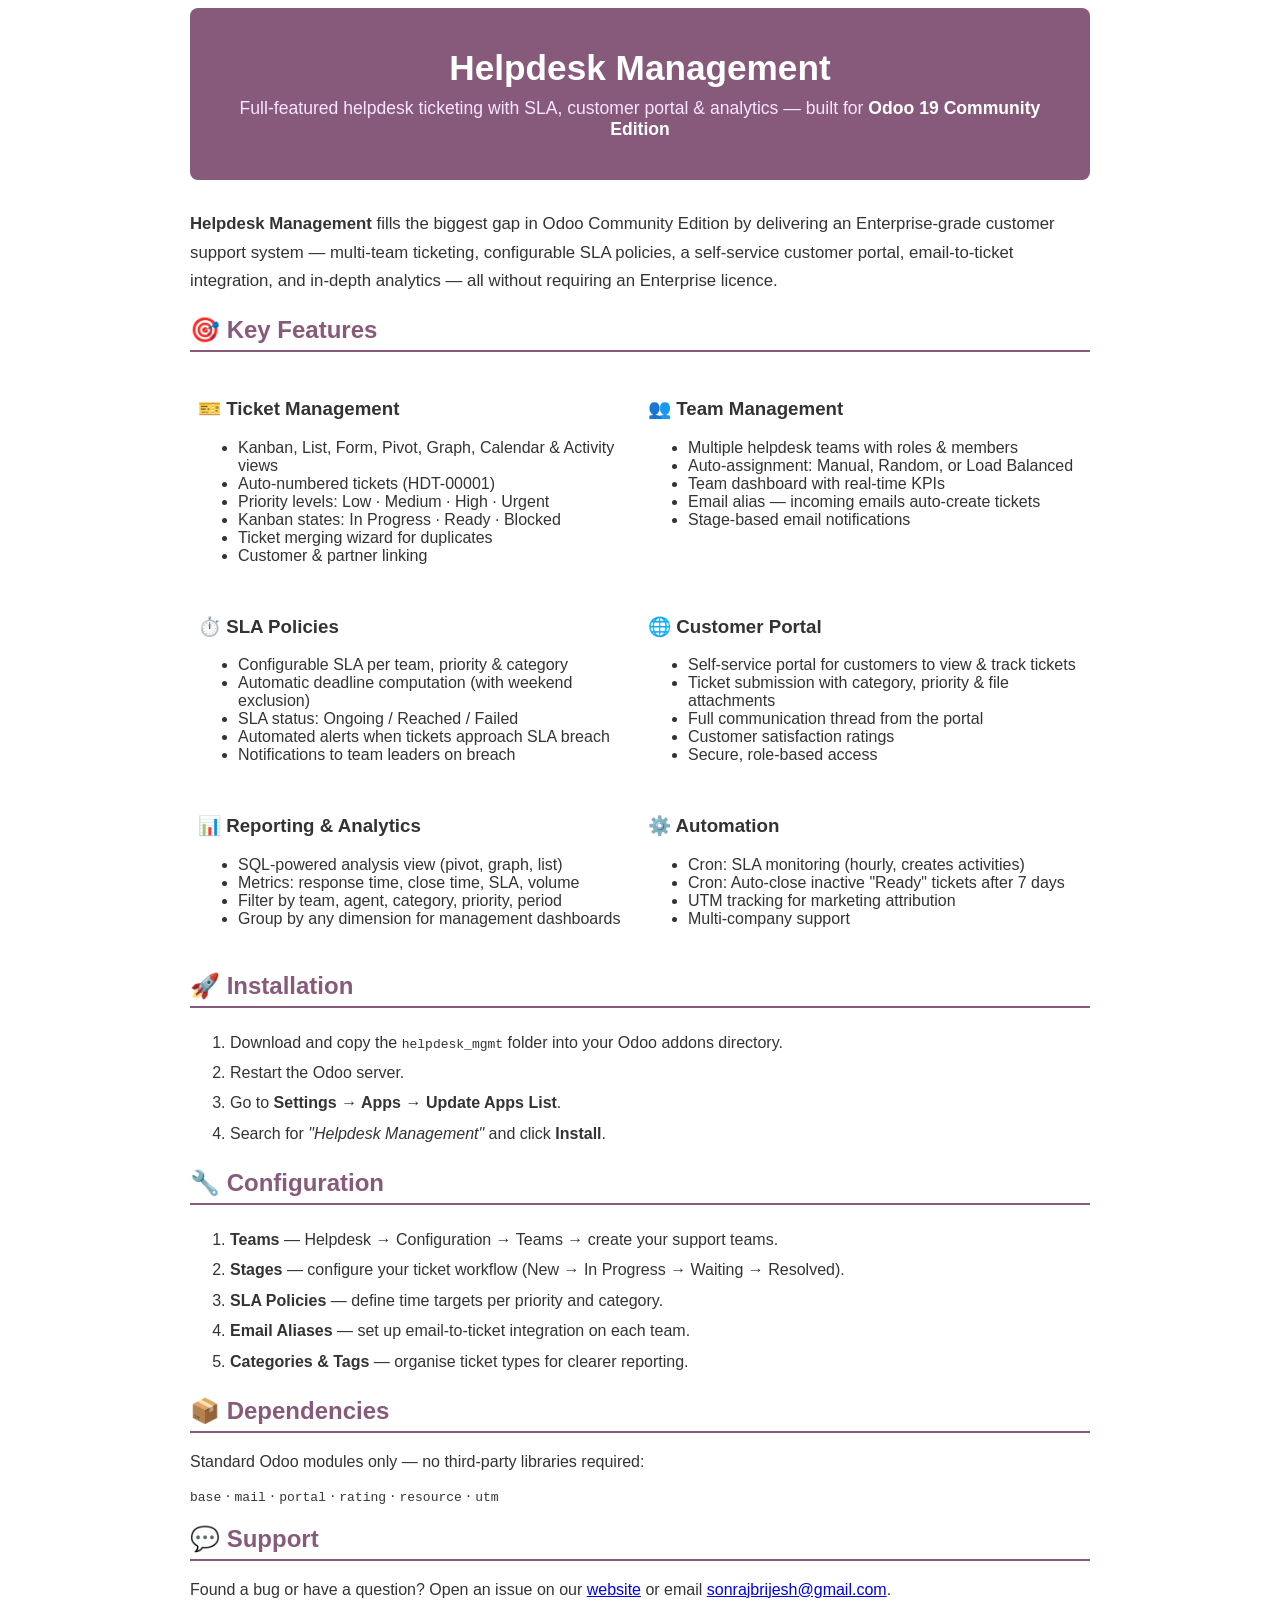
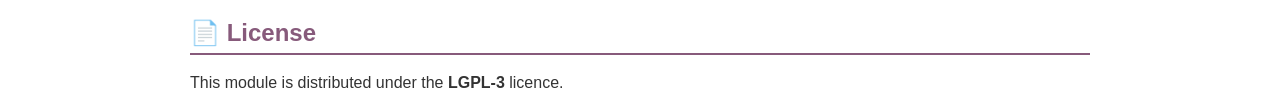
==== bs_helpdesk_mgmt/static/description/index.html @ dc5accfa "rename: module folder helpdesk_mgmt → bs_helpdesk_mgmt" ====
<!DOCTYPE html>
<html lang="en">
<head>
    <meta charset="UTF-8"/>
    <meta name="viewport" content="width=device-width, initial-scale=1.0"/>
</head>
<body>

<!-- ============================================================
     BANNER
============================================================ -->
<section style="max-width:900px; margin:0 auto; font-family:Arial,sans-serif; color:#333;">

    <div style="background:#875A7B; padding:40px; border-radius:8px; text-align:center; margin-bottom:30px;">
        <h1 style="color:#fff; font-size:2.2em; margin:0 0 10px;">Helpdesk Management</h1>
        <p style="color:#f8e5ff; font-size:1.1em; margin:0;">
            Full-featured helpdesk ticketing with SLA, customer portal &amp; analytics
            — built for <strong style="color:#fff;">Odoo 19 Community Edition</strong>
        </p>
    </div>

<!-- ============================================================
     INTRO
============================================================ -->
    <p style="font-size:1.05em; line-height:1.7;">
        <strong>Helpdesk Management</strong> fills the biggest gap in Odoo Community Edition by
        delivering an Enterprise-grade customer support system — multi-team ticketing,
        configurable SLA policies, a self-service customer portal, email-to-ticket integration,
        and in-depth analytics — all without requiring an Enterprise licence.
    </p>

<!-- ============================================================
     KEY FEATURES
============================================================ -->
    <h2 style="border-bottom:2px solid #875A7B; padding-bottom:6px; color:#875A7B;">🎯 Key Features</h2>

    <table style="width:100%; border-collapse:collapse; margin-bottom:20px;">
        <tr>
            <td style="width:50%; vertical-align:top; padding:8px;">
                <h3>🎫 Ticket Management</h3>
                <ul>
                    <li>Kanban, List, Form, Pivot, Graph, Calendar &amp; Activity views</li>
                    <li>Auto-numbered tickets (HDT-00001)</li>
                    <li>Priority levels: Low · Medium · High · Urgent</li>
                    <li>Kanban states: In Progress · Ready · Blocked</li>
                    <li>Ticket merging wizard for duplicates</li>
                    <li>Customer &amp; partner linking</li>
                </ul>
            </td>
            <td style="width:50%; vertical-align:top; padding:8px;">
                <h3>👥 Team Management</h3>
                <ul>
                    <li>Multiple helpdesk teams with roles &amp; members</li>
                    <li>Auto-assignment: Manual, Random, or Load Balanced</li>
                    <li>Team dashboard with real-time KPIs</li>
                    <li>Email alias — incoming emails auto-create tickets</li>
                    <li>Stage-based email notifications</li>
                </ul>
            </td>
        </tr>
        <tr>
            <td style="vertical-align:top; padding:8px;">
                <h3>⏱️ SLA Policies</h3>
                <ul>
                    <li>Configurable SLA per team, priority &amp; category</li>
                    <li>Automatic deadline computation (with weekend exclusion)</li>
                    <li>SLA status: Ongoing / Reached / Failed</li>
                    <li>Automated alerts when tickets approach SLA breach</li>
                    <li>Notifications to team leaders on breach</li>
                </ul>
            </td>
            <td style="vertical-align:top; padding:8px;">
                <h3>🌐 Customer Portal</h3>
                <ul>
                    <li>Self-service portal for customers to view &amp; track tickets</li>
                    <li>Ticket submission with category, priority &amp; file attachments</li>
                    <li>Full communication thread from the portal</li>
                    <li>Customer satisfaction ratings</li>
                    <li>Secure, role-based access</li>
                </ul>
            </td>
        </tr>
        <tr>
            <td style="vertical-align:top; padding:8px;">
                <h3>📊 Reporting &amp; Analytics</h3>
                <ul>
                    <li>SQL-powered analysis view (pivot, graph, list)</li>
                    <li>Metrics: response time, close time, SLA, volume</li>
                    <li>Filter by team, agent, category, priority, period</li>
                    <li>Group by any dimension for management dashboards</li>
                </ul>
            </td>
            <td style="vertical-align:top; padding:8px;">
                <h3>⚙️ Automation</h3>
                <ul>
                    <li>Cron: SLA monitoring (hourly, creates activities)</li>
                    <li>Cron: Auto-close inactive "Ready" tickets after 7 days</li>
                    <li>UTM tracking for marketing attribution</li>
                    <li>Multi-company support</li>
                </ul>
            </td>
        </tr>
    </table>

<!-- ============================================================
     SCREENSHOTS
     Add your PNG screenshots to static/description/ and uncomment
============================================================ -->
    <!--
    <h2 style="border-bottom:2px solid #875A7B; padding-bottom:6px; color:#875A7B;">📸 Screenshots</h2>
    <div style="text-align:center; margin-bottom:20px;">
        <img src="screenshot_kanban.png"  style="max-width:100%; border:1px solid #ddd; border-radius:4px; margin-bottom:10px;" alt="Kanban Board"/>
        <img src="screenshot_form.png"    style="max-width:100%; border:1px solid #ddd; border-radius:4px; margin-bottom:10px;" alt="Ticket Form"/>
        <img src="screenshot_dashboard.png" style="max-width:100%; border:1px solid #ddd; border-radius:4px; margin-bottom:10px;" alt="Dashboard"/>
        <img src="screenshot_portal.png"  style="max-width:100%; border:1px solid #ddd; border-radius:4px; margin-bottom:10px;" alt="Customer Portal"/>
        <img src="screenshot_pivot.png"   style="max-width:100%; border:1px solid #ddd; border-radius:4px; margin-bottom:10px;" alt="Analytics Pivot"/>
    </div>
    -->

<!-- ============================================================
     INSTALLATION
============================================================ -->
    <h2 style="border-bottom:2px solid #875A7B; padding-bottom:6px; color:#875A7B;">🚀 Installation</h2>
    <ol style="line-height:1.9;">
        <li>Download and copy the <code>helpdesk_mgmt</code> folder into your Odoo addons directory.</li>
        <li>Restart the Odoo server.</li>
        <li>Go to <strong>Settings → Apps → Update Apps List</strong>.</li>
        <li>Search for <em>"Helpdesk Management"</em> and click <strong>Install</strong>.</li>
    </ol>

<!-- ============================================================
     CONFIGURATION
============================================================ -->
    <h2 style="border-bottom:2px solid #875A7B; padding-bottom:6px; color:#875A7B;">🔧 Configuration</h2>
    <ol style="line-height:1.9;">
        <li><strong>Teams</strong> — Helpdesk → Configuration → Teams → create your support teams.</li>
        <li><strong>Stages</strong> — configure your ticket workflow (New → In Progress → Waiting → Resolved).</li>
        <li><strong>SLA Policies</strong> — define time targets per priority and category.</li>
        <li><strong>Email Aliases</strong> — set up email-to-ticket integration on each team.</li>
        <li><strong>Categories &amp; Tags</strong> — organise ticket types for clearer reporting.</li>
    </ol>

<!-- ============================================================
     DEPENDENCIES
============================================================ -->
    <h2 style="border-bottom:2px solid #875A7B; padding-bottom:6px; color:#875A7B;">📦 Dependencies</h2>
    <p>Standard Odoo modules only — no third-party libraries required:</p>
    <p><code>base</code> · <code>mail</code> · <code>portal</code> · <code>rating</code> · <code>resource</code> · <code>utm</code></p>

<!-- ============================================================
     SUPPORT
============================================================ -->
    <h2 style="border-bottom:2px solid #875A7B; padding-bottom:6px; color:#875A7B;">💬 Support</h2>
    <p>
        Found a bug or have a question? Open an issue on our
        <a href="https://sonrajbrijesh.com">website</a> or email
        <a href="mailto:sonrajbrijesh@gmail.com">sonrajbrijesh@gmail.com</a>.
        <!-- TODO: replace with your real support link/email -->
    </p>

<!-- ============================================================
     LICENSE
============================================================ -->
    <h2 style="border-bottom:2px solid #875A7B; padding-bottom:6px; color:#875A7B;">📄 License</h2>
    <p>This module is distributed under the <strong>LGPL-3</strong> licence.</p>

</section>
</body>
</html>
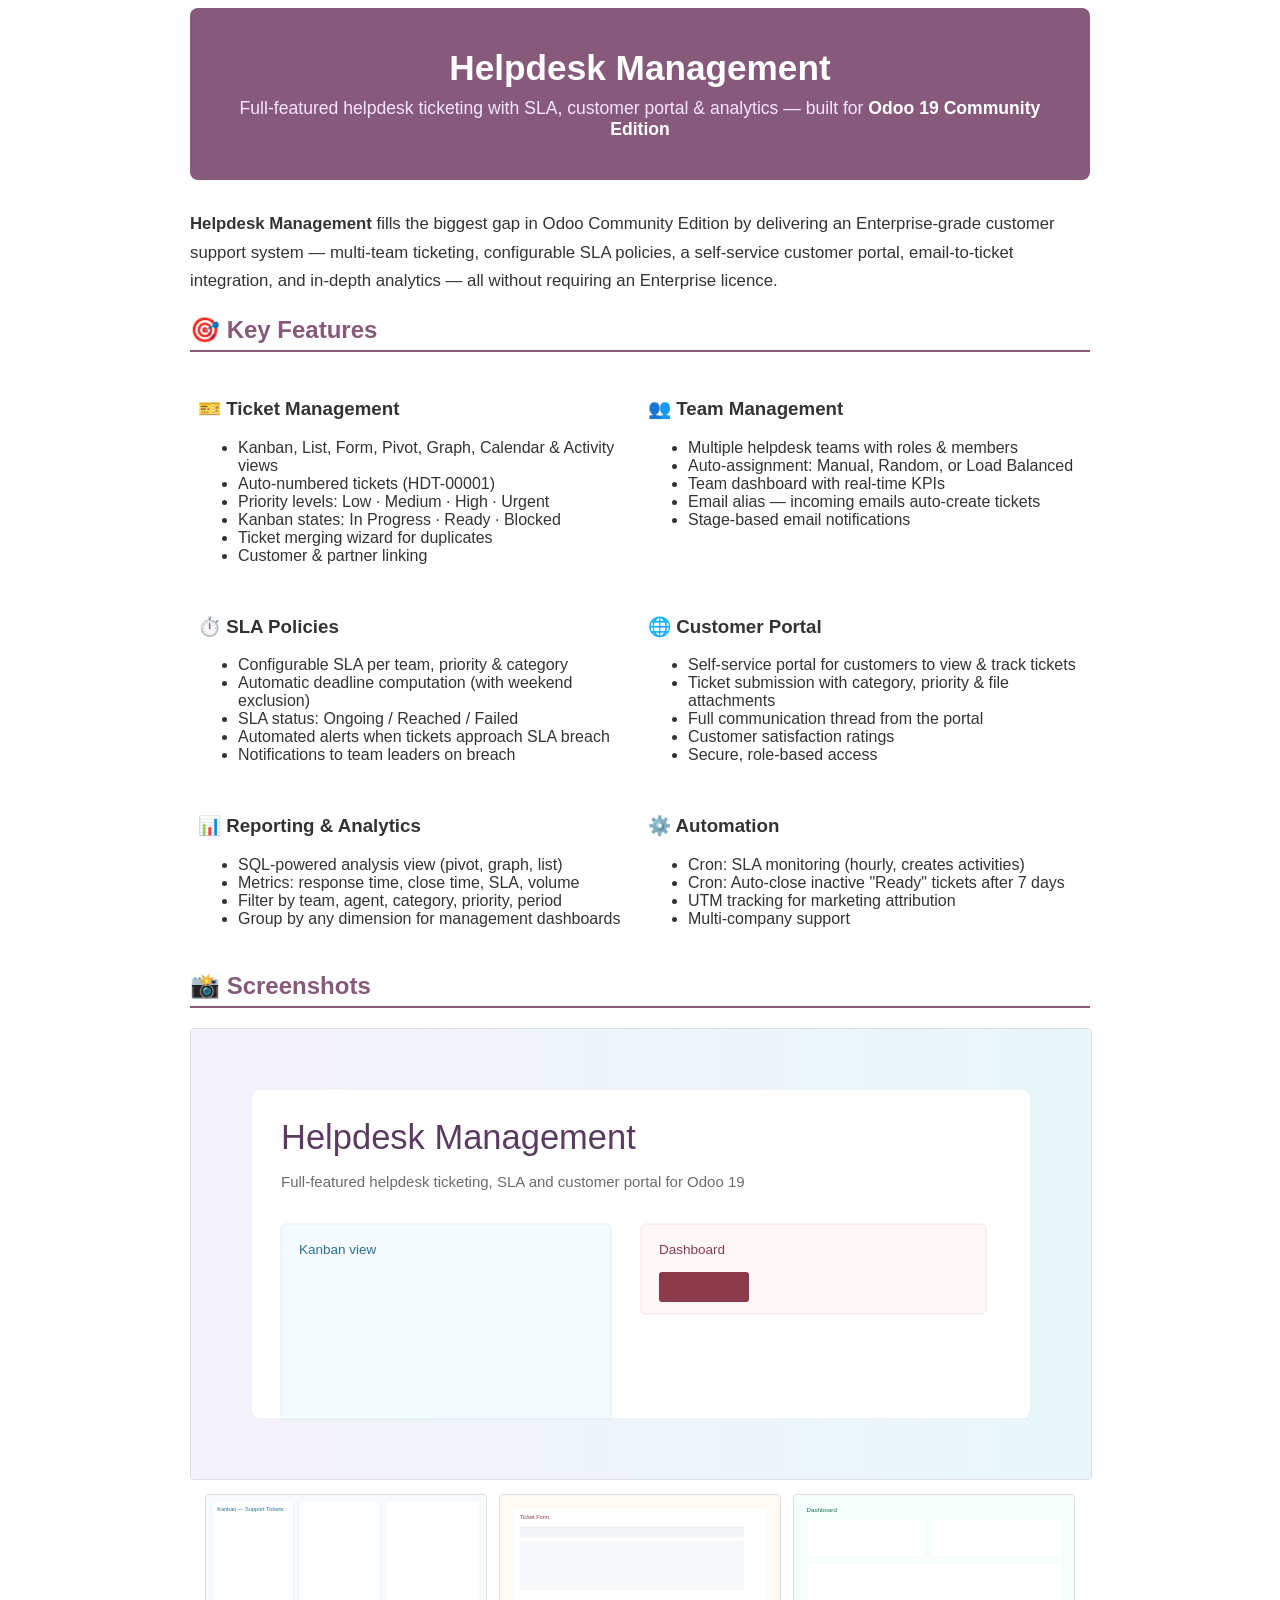
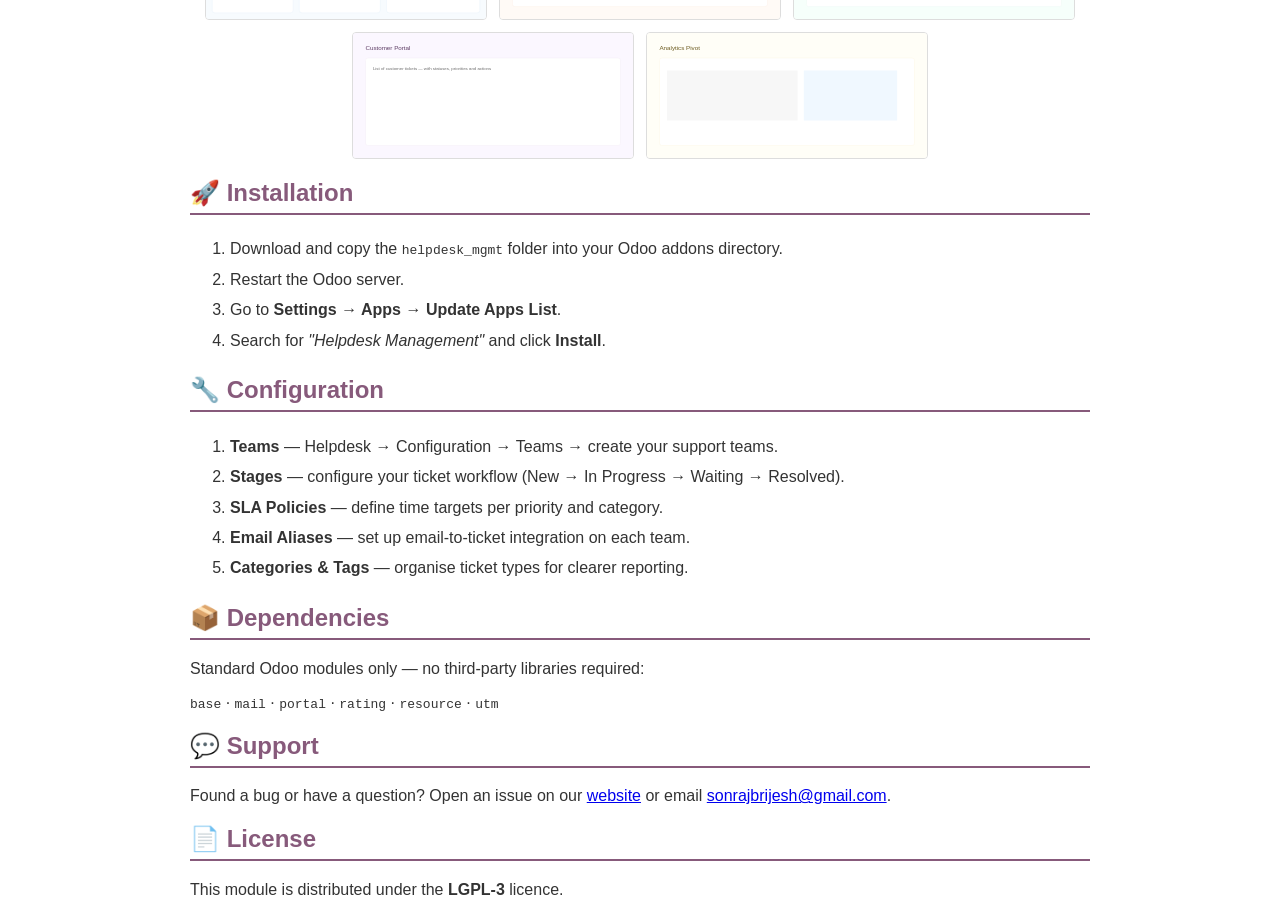
==== commit 00566ccb: "chore: add cover and SVG screenshots for app listing; enable in index.html" ====
--- a/bs_helpdesk_mgmt/static/description/index.html
+++ b/bs_helpdesk_mgmt/static/description/index.html
@@ -106,16 +106,17 @@
      SCREENSHOTS
      Add your PNG screenshots to static/description/ and uncomment
 ============================================================ -->
-    <!--
     <h2 style="border-bottom:2px solid #875A7B; padding-bottom:6px; color:#875A7B;">📸 Screenshots</h2>
     <div style="text-align:center; margin-bottom:20px;">
-        <img src="screenshot_kanban.png"  style="max-width:100%; border:1px solid #ddd; border-radius:4px; margin-bottom:10px;" alt="Kanban Board"/>
-        <img src="screenshot_form.png"    style="max-width:100%; border:1px solid #ddd; border-radius:4px; margin-bottom:10px;" alt="Ticket Form"/>
-        <img src="screenshot_dashboard.png" style="max-width:100%; border:1px solid #ddd; border-radius:4px; margin-bottom:10px;" alt="Dashboard"/>
-        <img src="screenshot_portal.png"  style="max-width:100%; border:1px solid #ddd; border-radius:4px; margin-bottom:10px;" alt="Customer Portal"/>
-        <img src="screenshot_pivot.png"   style="max-width:100%; border:1px solid #ddd; border-radius:4px; margin-bottom:10px;" alt="Analytics Pivot"/>
+        <img src="cover.svg"  style="max-width:100%; border:1px solid #ddd; border-radius:4px; margin-bottom:10px;" alt="Cover Image"/>
+        <div style="display:flex; gap:12px; flex-wrap:wrap; justify-content:center;">
+            <img src="screenshot_kanban.svg"  style="width:280px; border:1px solid #ddd; border-radius:4px;" alt="Kanban Board"/>
+            <img src="screenshot_form.svg"    style="width:280px; border:1px solid #ddd; border-radius:4px;" alt="Ticket Form"/>
+            <img src="screenshot_dashboard.svg" style="width:280px; border:1px solid #ddd; border-radius:4px;" alt="Dashboard"/>
+            <img src="screenshot_portal.svg"  style="width:280px; border:1px solid #ddd; border-radius:4px;" alt="Customer Portal"/>
+            <img src="screenshot_pivot.svg"   style="width:280px; border:1px solid #ddd; border-radius:4px;" alt="Analytics Pivot"/>
+        </div>
     </div>
-    -->
 
 <!-- ============================================================
      INSTALLATION
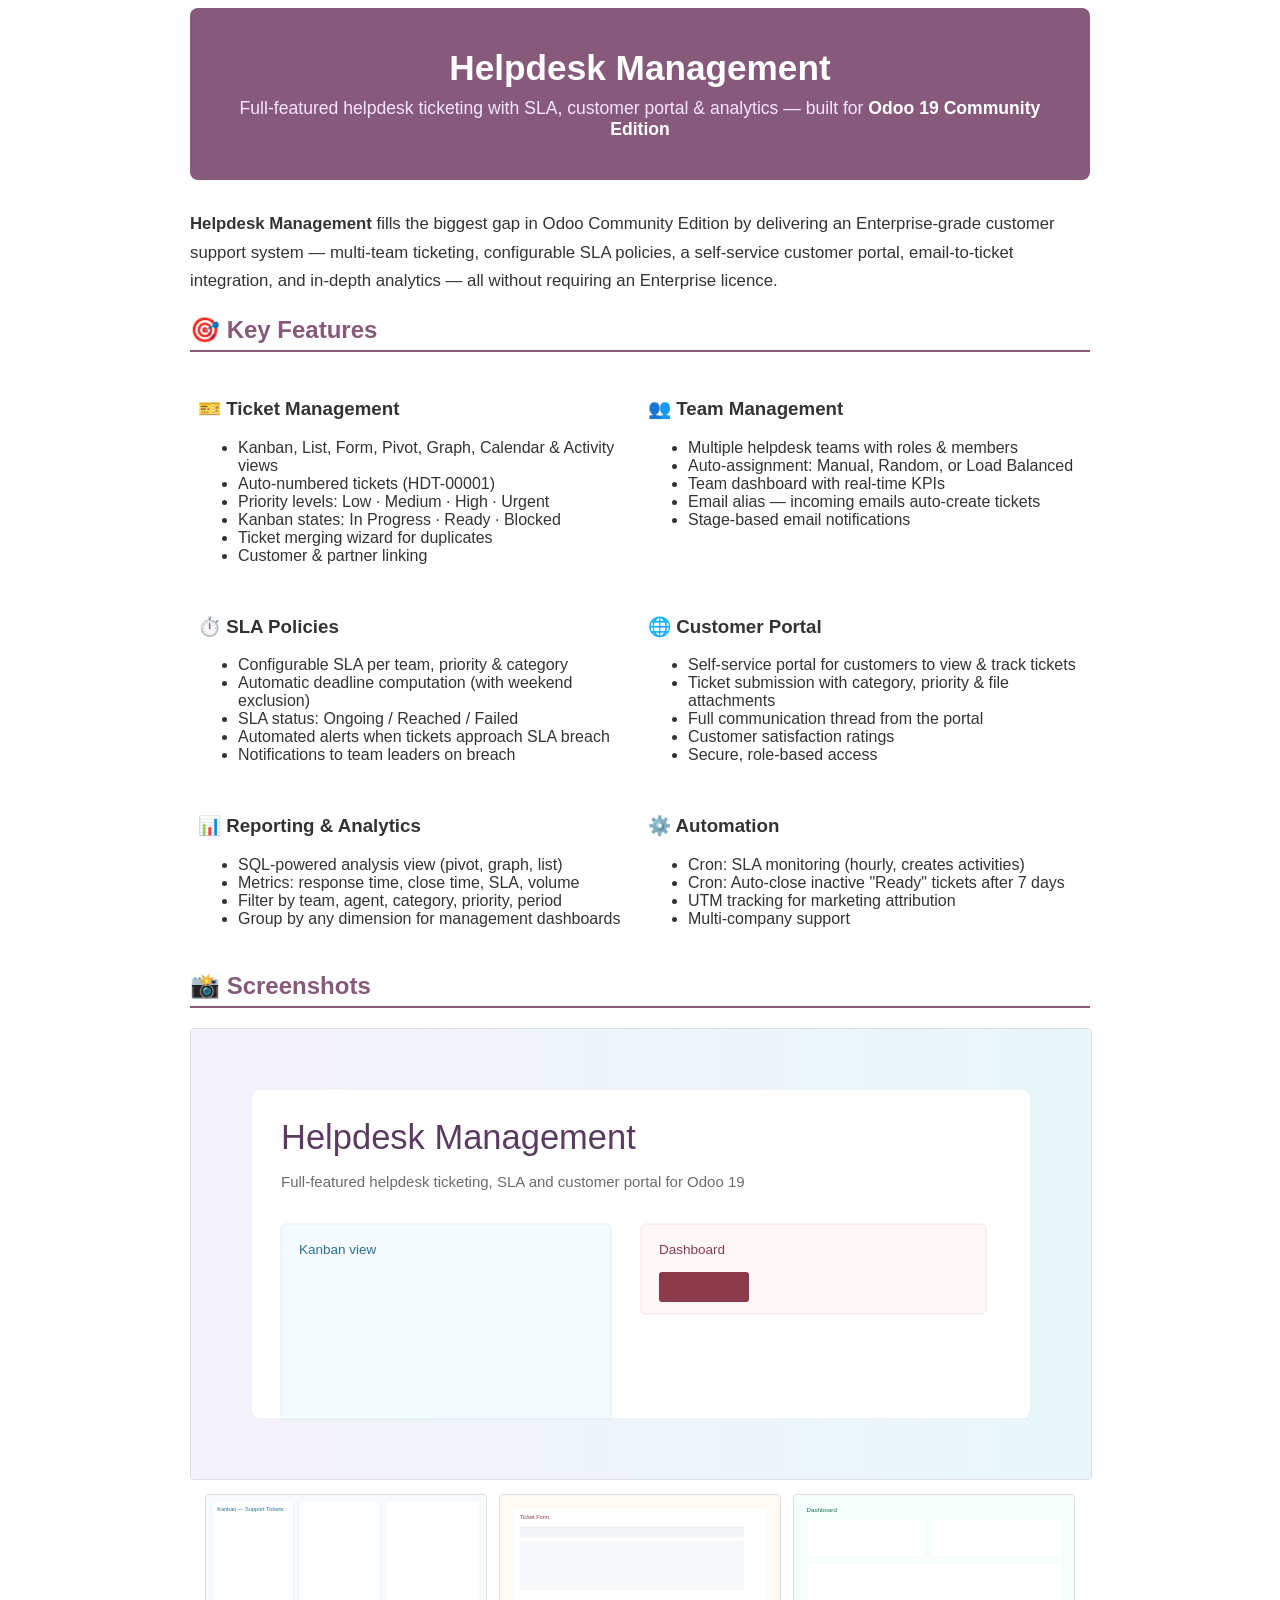
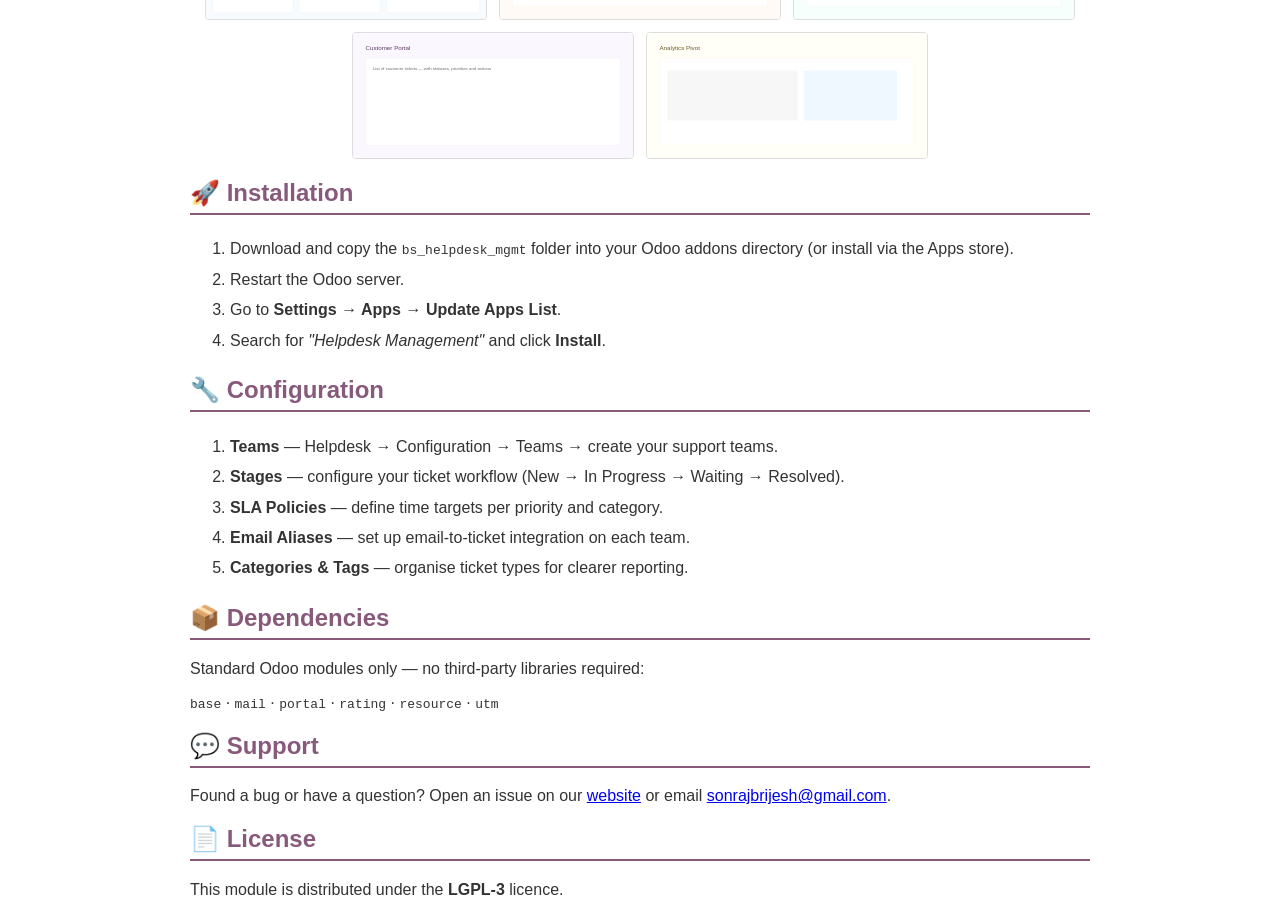
==== commit 19e1bf90: "docs: update installation instructions to use bs_helpdesk_mgmt folder" ====
--- a/bs_helpdesk_mgmt/static/description/index.html
+++ b/bs_helpdesk_mgmt/static/description/index.html
@@ -123,7 +123,7 @@
 ============================================================ -->
     <h2 style="border-bottom:2px solid #875A7B; padding-bottom:6px; color:#875A7B;">🚀 Installation</h2>
     <ol style="line-height:1.9;">
-        <li>Download and copy the <code>helpdesk_mgmt</code> folder into your Odoo addons directory.</li>
+        <li>Download and copy the <code>bs_helpdesk_mgmt</code> folder into your Odoo addons directory (or install via the Apps store).</li>
         <li>Restart the Odoo server.</li>
         <li>Go to <strong>Settings → Apps → Update Apps List</strong>.</li>
         <li>Search for <em>"Helpdesk Management"</em> and click <strong>Install</strong>.</li>
